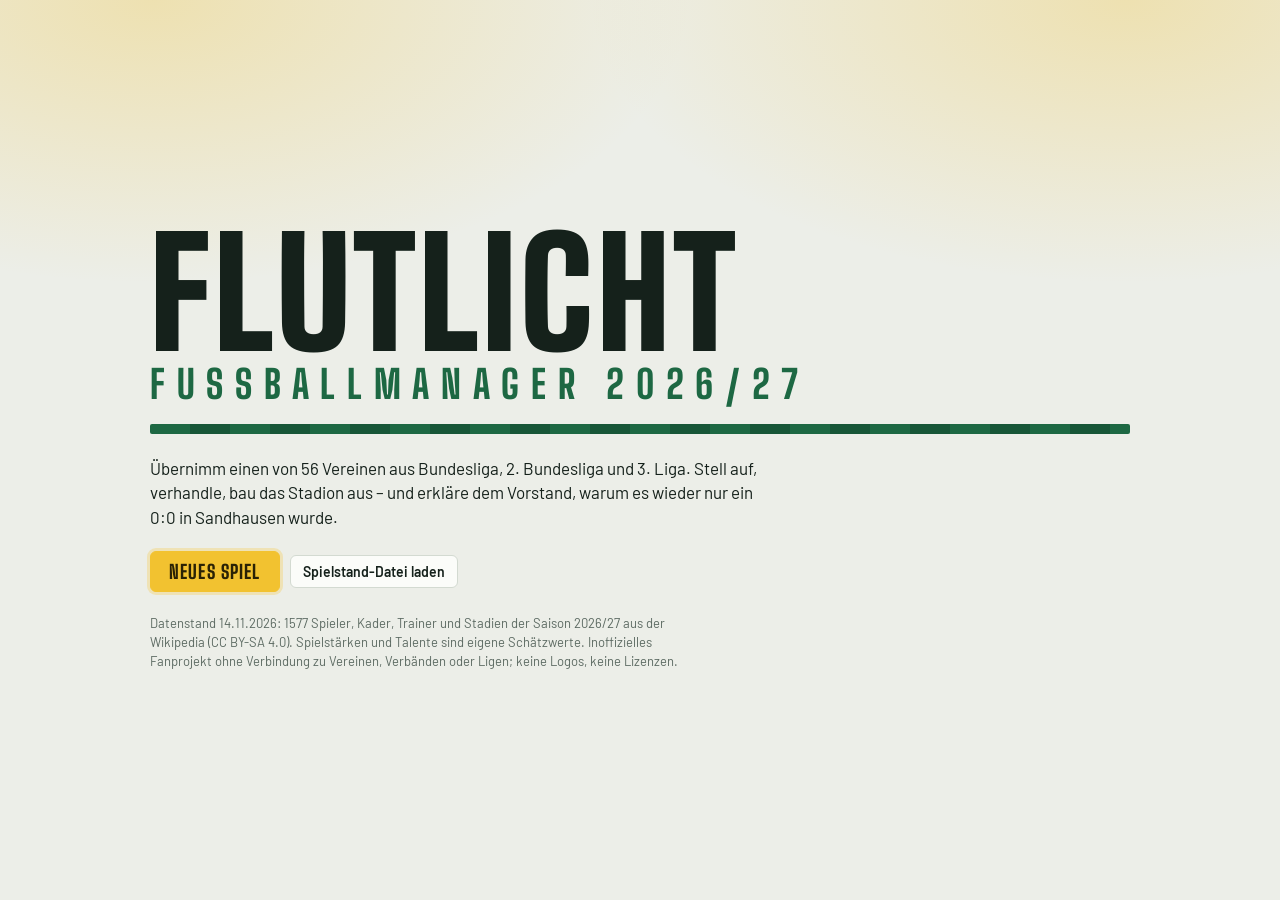
==== fussballmanager/index.html @ 71a16841 "FLUTLICHT: spielbarer Fussballmanager 2026/27 mit Oberflaeche, Daten und Tests - 56 Vereine (Bundesl" ====
<!DOCTYPE html>
<html lang="de">
<head>
<meta charset="utf-8">
<meta name="viewport" content="width=device-width, initial-scale=1">
<title>Flutlicht Fußballmanager</title>
<link rel="preconnect" href="https://fonts.googleapis.com">
<link rel="preconnect" href="https://fonts.gstatic.com" crossorigin>
<link href="https://fonts.googleapis.com/css2?family=Barlow:wght@400;500;600;700&family=Barlow+Semi+Condensed:wght@400;600;700&family=Big+Shoulders+Display:wght@600;700;800;900&display=swap" rel="stylesheet">
<link rel="stylesheet" href="css/style.css">
</head>
<body>
<div id="app"><div class="start"><div class="start-in"><h1 class="title">Flutlicht<span>Fußballmanager</span></h1><p>Das Spiel wird geladen …</p></div></div></div>
<div id="modal"></div>
<div id="toast" role="status" aria-live="polite"></div>
<noscript><p style="padding:16px">Dieses Spiel benötigt JavaScript.</p></noscript>
<script src="js/core.js"></script>
<script src="js/gen.js"></script>
<script src="js/cal.js"></script>
<script src="js/team.js"></script>
<script src="js/econ.js"></script>
<script src="js/match.js"></script>
<script src="js/transfer.js"></script>
<script src="js/events.js"></script>
<script src="js/game.js"></script>
<script src="js/world.js"></script>
<script src="js/data.js"></script>
<script src="js/ui.js"></script>
<script src="js/ui-team.js"></script>
<script src="js/ui-club.js"></script>
<script src="js/ui-match.js"></script>
<script>
(function () {
  var UI = window.FM.UI;
  function start(data) { UI.boot(data || {}); }
  try {
    var hot = window.claude && window.claude.hot;
    if (hot && hot.snapshot) hot.snapshot(function () { return UI.snapshot(); });
    if (hot && hot.ready) hot.ready(start); else start((hot && hot.data) || {});
  } catch (e) { start({}); }
  window.addEventListener('beforeunload', function () { if (UI.world && !UI.live) UI.autosave(); });
})();
</script>
</body>
</html>
---- fussballmanager/css/style.css ----
/* FLUTLICHT · Gestaltung
   Idee: Spieltagsheft trifft Anzeigetafel – kühles Papier, Rasengrün als Struktur, Flutlicht-Gelb nur für die
   eine wichtigste Aktion, Vereinsfarben als Schal-Streifen im Kopf. */
:root {
  --bg: #eceee8;
  --surface: #fbfcf9;
  --surface-2: #f1f4ee;
  --ink: #15211b;
  --muted: #5c6a62;
  --line: #d3dad1;
  --pitch: #1d6843;
  --pitch-2: #175637;
  --flood: #f2c230;
  --flood-ink: #2a2205;
  --good: #1c7d48;
  --warn: #b26a00;
  --bad: #b83227;
  --info: #23609f;
  --club-a: #1d6843;
  --club-b: #ffffff;
  --display: "Big Shoulders Display", "Barlow Condensed", "Arial Narrow", Impact, sans-serif;
  --body: "Barlow", "Segoe UI", system-ui, -apple-system, Roboto, "Helvetica Neue", Arial, sans-serif;
  --dense: "Barlow Semi Condensed", "Barlow", "Segoe UI", system-ui, Arial, sans-serif;
  --r: 6px;
  color-scheme: light;
}
@media (prefers-color-scheme: dark) {
  :root:not([data-theme="light"]) {
    --bg: #0d1512; --surface: #141f1a; --surface-2: #1a2721; --ink: #e8eee8; --muted: #93a39a; --line: #27362e;
    --pitch: #2b8a5b; --pitch-2: #1f6b45; --flood: #f4c838; --flood-ink: #241d03;
    --good: #46b87a; --warn: #e0a03a; --bad: #e8695c; --info: #6ea8e4;
    color-scheme: dark;
  }
}
:root[data-theme="dark"] {
  --bg: #0d1512; --surface: #141f1a; --surface-2: #1a2721; --ink: #e8eee8; --muted: #93a39a; --line: #27362e;
  --pitch: #2b8a5b; --pitch-2: #1f6b45; --flood: #f4c838; --flood-ink: #241d03;
  --good: #46b87a; --warn: #e0a03a; --bad: #e8695c; --info: #6ea8e4;
  color-scheme: dark;
}

* { box-sizing: border-box; }
html, body { height: 100%; margin: 0; }
body { background: var(--bg); color: var(--ink); font: 15px/1.45 var(--body); -webkit-font-smoothing: antialiased; }
button, input, select, textarea { font: inherit; color: inherit; }
h1, h2, h3 { font-family: var(--display); font-weight: 800; letter-spacing: 0.01em; margin: 0; text-wrap: balance; line-height: 1.05; text-transform: uppercase; }
h1 { font-size: 34px; } h2 { font-size: 24px; } h3 { font-size: 18px; letter-spacing: 0.03em; }
p { margin: 0; }
a { color: var(--info); }
.muted { color: var(--muted); } .good { color: var(--good); } .bad { color: var(--bad); } .warn { color: var(--warn); }
.num { font-variant-numeric: tabular-nums; } .r { text-align: right; } .c { text-align: center; }
.sr { position: absolute; width: 1px; height: 1px; overflow: hidden; clip: rect(0 0 0 0); }
:focus-visible { outline: 2px solid var(--info); outline-offset: 2px; }

/* ---------- Grundgerüst ---------- */
#app { height: 100%; }
.shell { display: grid; grid-template-columns: 208px 1fr; grid-template-rows: auto 1fr; height: 100%; }
.top { grid-column: 1 / -1; background: var(--surface); border-bottom: 1px solid var(--line); position: relative; }
.top::after { content: ""; position: absolute; left: 0; right: 0; bottom: -7px; height: 6px; z-index: 2;
  background: repeating-linear-gradient(90deg, var(--club-a) 0 28px, var(--club-b) 28px 56px); border-bottom: 1px solid var(--line); }
.top-in { display: flex; align-items: center; gap: 16px; padding: 10px 16px; flex-wrap: wrap; }
.brand { font-family: var(--display); font-weight: 900; font-size: 22px; letter-spacing: 0.08em; }
.brand small { font-weight: 600; font-size: 12px; letter-spacing: 0.16em; color: var(--muted); display: block; margin-top: -2px; }
.top-club { display: flex; align-items: center; gap: 10px; min-width: 0; }
.top-club b { font-family: var(--display); font-size: 20px; font-weight: 800; text-transform: uppercase; letter-spacing: 0.02em; white-space: nowrap; overflow: hidden; text-overflow: ellipsis; }
.top-facts { display: flex; gap: 18px; margin-left: auto; align-items: center; flex-wrap: wrap; }
.fact { display: flex; flex-direction: column; line-height: 1.15; }
.fact span { font-size: 11px; text-transform: uppercase; letter-spacing: 0.09em; color: var(--muted); }
.fact b { font: 600 15px var(--dense); font-variant-numeric: tabular-nums; }
.nav { background: var(--surface-2); border-right: 1px solid var(--line); padding: 18px 10px 12px; overflow-y: auto; display: flex; flex-direction: column; gap: 2px; }
.nav button { all: unset; cursor: pointer; display: flex; justify-content: space-between; align-items: center; gap: 8px; padding: 8px 10px; border-radius: var(--r);
  font: 700 17px var(--display); text-transform: uppercase; letter-spacing: 0.05em; color: var(--muted); }
.nav button:hover { background: var(--surface); color: var(--ink); }
.nav button[aria-current="page"] { background: var(--pitch); color: #fff; }
.nav button:focus-visible { outline: 2px solid var(--info); }
.nav .badge { background: var(--flood); color: var(--flood-ink); font: 700 12px var(--dense); border-radius: 9px; padding: 1px 7px; letter-spacing: 0; }
.nav hr { border: 0; border-top: 1px solid var(--line); margin: 8px 4px; width: auto; }
.main { overflow-y: auto; padding: 26px 22px 60px; }
.main-in { max-width: 1180px; margin: 0 auto; display: flex; flex-direction: column; gap: 18px; }
.head { display: flex; align-items: flex-end; justify-content: space-between; gap: 12px; flex-wrap: wrap; }
.head p { color: var(--muted); max-width: 65ch; }

@media (max-width: 860px) {
  .shell { grid-template-columns: 1fr; grid-template-rows: auto auto 1fr; }
  .nav { flex-direction: row; overflow-x: auto; padding: 12px 8px 6px; border-right: 0; border-bottom: 1px solid var(--line); gap: 4px; }
  .nav button { white-space: nowrap; font-size: 15px; padding: 6px 9px; }
  .nav hr { display: none; }
  .main { padding: 16px 16px 60px; }
  .top-facts { gap: 12px; margin-left: 0; width: 100%; justify-content: space-between; }
  .brand small { display: none; }
}

/* ---------- Bausteine ---------- */
.grid { display: grid; gap: 16px; }
.g2 { grid-template-columns: repeat(auto-fit, minmax(320px, 1fr)); }
.g3 { grid-template-columns: repeat(auto-fit, minmax(250px, 1fr)); }
.g4 { grid-template-columns: repeat(auto-fit, minmax(200px, 1fr)); }
.split { display: grid; grid-template-columns: minmax(0, 1.05fr) minmax(0, 1fr); gap: 16px; align-items: start; }
@media (max-width: 980px) { .split { grid-template-columns: 1fr; } }
.card { background: var(--surface); border: 1px solid var(--line); border-radius: var(--r); padding: 14px 16px; display: flex; flex-direction: column; gap: 10px; min-width: 0; }
.card > h3 { display: flex; justify-content: space-between; align-items: baseline; gap: 8px; }
.card > h3 small { font: 500 12px var(--body); color: var(--muted); text-transform: none; letter-spacing: 0; }
.card.flat { padding: 0; overflow: hidden; }
.card.flat > h3 { padding: 12px 16px 0; }
.row { display: flex; gap: 10px; align-items: center; flex-wrap: wrap; }
.row.between { justify-content: space-between; }
.stack { display: flex; flex-direction: column; gap: 8px; }
.kv { display: grid; grid-template-columns: 1fr auto; gap: 4px 14px; }
.kv dt { color: var(--muted); } .kv dd { margin: 0; text-align: right; font: 600 15px var(--dense); font-variant-numeric: tabular-nums; }
dl { margin: 0; }
.big { font: 800 40px/1 var(--display); font-variant-numeric: tabular-nums; }
.label { font-size: 11px; text-transform: uppercase; letter-spacing: 0.1em; color: var(--muted); }

.btn { appearance: none; border: 1px solid var(--line); background: var(--surface); color: var(--ink); border-radius: var(--r); padding: 7px 12px; cursor: pointer;
  font: 600 14px var(--body); display: inline-flex; align-items: center; gap: 6px; white-space: nowrap; }
.btn:hover { border-color: var(--muted); }
.btn.pri { background: var(--pitch); border-color: var(--pitch); color: #fff; }
.btn.pri:hover { background: var(--pitch-2); }
.btn.go { background: var(--flood); border-color: var(--flood); color: var(--flood-ink); font: 800 19px var(--display); text-transform: uppercase; letter-spacing: 0.06em; padding: 8px 18px; box-shadow: 0 0 0 3px color-mix(in srgb, var(--flood) 28%, transparent); }
.btn.go:hover { filter: brightness(1.05); }
.btn.danger { color: var(--bad); }
.btn.sm { padding: 3px 8px; font-size: 13px; }
.btn[disabled] { opacity: 0.45; cursor: not-allowed; }
.btn.on { background: var(--ink); color: var(--surface); border-color: var(--ink); }
select, input[type="text"], input[type="number"], textarea { background: var(--surface); border: 1px solid var(--line); border-radius: var(--r); padding: 6px 8px; min-width: 0; }
input[type="range"] { accent-color: var(--pitch); width: 100%; }
label.f { display: flex; flex-direction: column; gap: 3px; font-size: 12px; color: var(--muted); min-width: 0; }
label.f > select, label.f > input { color: var(--ink); font-size: 14px; }

.tabs { display: flex; gap: 2px; border-bottom: 2px solid var(--line); flex-wrap: wrap; }
.tabs button { all: unset; cursor: pointer; padding: 6px 12px; font: 700 16px var(--display); text-transform: uppercase; letter-spacing: 0.05em; color: var(--muted); border-bottom: 3px solid transparent; margin-bottom: -2px; }
.tabs button[aria-selected="true"] { color: var(--ink); border-bottom-color: var(--pitch); }
.tabs button:focus-visible { outline: 2px solid var(--info); }

.tw { overflow-x: auto; }
table.t { width: 100%; border-collapse: collapse; font: 14px var(--dense); }
table.t th { text-align: left; font: 600 11px var(--body); text-transform: uppercase; letter-spacing: 0.08em; color: var(--muted); padding: 7px 8px; border-bottom: 1px solid var(--line); white-space: nowrap; position: sticky; top: 0; background: var(--surface); }
table.t th[data-a] { cursor: pointer; } table.t th[data-a]:hover { color: var(--ink); }
table.t td { padding: 6px 8px; border-bottom: 1px solid var(--line); white-space: nowrap; font-variant-numeric: tabular-nums; }
table.t tr:last-child td { border-bottom: 0; }
table.t tr.click { cursor: pointer; } table.t tr.click:hover td { background: var(--surface-2); }
table.t tr.me td { background: color-mix(in srgb, var(--flood) 22%, transparent); font-weight: 600; }
table.t td.name { font-weight: 600; max-width: 220px; overflow: hidden; text-overflow: ellipsis; }
table.t td.zone { width: 4px; padding: 0; }
.z-up { background: var(--good); } .z-rel { background: var(--warn); } .z-down { background: var(--bad); } .z-eu { background: var(--info); }

.pos { display: inline-block; min-width: 30px; text-align: center; padding: 1px 5px; border-radius: 3px; font: 700 12px var(--dense); color: #fff; letter-spacing: 0.03em; }
.pos.T { background: #a3690a; } .pos.A { background: #23609f; } .pos.M { background: #1c7d48; } .pos.S { background: #b83227; }
.ovr { display: inline-block; min-width: 30px; text-align: center; font: 800 17px var(--display); padding: 0 4px; border-radius: 3px; background: var(--ink); color: var(--surface); }
.stars { color: var(--warn); letter-spacing: 1px; font-size: 13px; white-space: nowrap; } .stars i { color: var(--line); font-style: normal; }
.bar { display: inline-block; width: 54px; height: 7px; background: var(--line); border-radius: 4px; overflow: hidden; vertical-align: middle; }
.bar > i { display: block; height: 100%; background: var(--good); }
.bar.mid > i { background: var(--warn); } .bar.low > i { background: var(--bad); }
.bar.wide { width: 100%; height: 9px; }
.chip { display: inline-flex; align-items: center; gap: 4px; padding: 1px 7px; border-radius: 10px; font: 600 12px var(--dense); border: 1px solid var(--line); background: var(--surface-2); white-space: nowrap; }
.chip.bad { border-color: var(--bad); color: var(--bad); } .chip.warn { border-color: var(--warn); color: var(--warn); } .chip.good { border-color: var(--good); color: var(--good); } .chip.info { border-color: var(--info); color: var(--info); }
.crest { --a: #1d6843; --b: #fff; width: 30px; height: 30px; border-radius: 50%; flex: none; display: inline-grid; place-items: center; background: linear-gradient(135deg, var(--a) 0 50%, var(--b) 50% 100%);
  border: 2px solid var(--ink); font: 800 10px var(--dense); color: #fff; text-shadow: 0 0 2px #000, 0 0 2px #000; letter-spacing: 0.02em; }
.crest.lg { width: 54px; height: 54px; font-size: 15px; } .crest.sm { width: 20px; height: 20px; font-size: 0; border-width: 1.5px; }
.form5 { display: inline-flex; gap: 2px; } .form5 i { width: 15px; height: 15px; border-radius: 3px; font: 700 10px/15px var(--dense); text-align: center; color: #fff; font-style: normal; }
.form5 .S { background: var(--good); } .form5 .U { background: var(--muted); } .form5 .N { background: var(--bad); }
.todo { display: flex; gap: 10px; align-items: center; justify-content: space-between; padding: 8px 10px; border-left: 4px solid var(--warn); background: var(--surface-2); border-radius: 0 var(--r) var(--r) 0; flex-wrap: wrap; }
.todo.bad { border-left-color: var(--bad); }
.news { display: flex; flex-direction: column; gap: 2px; padding: 9px 0; border-bottom: 1px solid var(--line); }
.news:last-child { border-bottom: 0; }
.news b { font-weight: 600; } .news small { color: var(--muted); }
.news.unread b::before { content: ""; display: inline-block; width: 8px; height: 8px; border-radius: 50%; background: var(--flood); margin-right: 7px; }

/* ---------- Startbildschirm ---------- */
.start { min-height: 100%; display: grid; place-items: center; padding: 24px 16px; background:
  radial-gradient(ellipse 60% 45% at 12% 0%, color-mix(in srgb, var(--flood) 30%, transparent), transparent 70%),
  radial-gradient(ellipse 60% 45% at 88% 0%, color-mix(in srgb, var(--flood) 30%, transparent), transparent 70%), var(--bg); }
.start-in { width: min(980px, 100%); display: flex; flex-direction: column; gap: 22px; }
.title { font: 900 clamp(64px, 15vw, 150px)/0.86 var(--display); letter-spacing: 0.02em; text-transform: uppercase; margin: 0; }
.title span { display: block; font-size: 0.26em; letter-spacing: 0.3em; color: var(--pitch); font-weight: 800; margin-top: 10px; }
.pitchline { height: 10px; background: repeating-linear-gradient(90deg, var(--pitch) 0 40px, var(--pitch-2) 40px 80px); border-radius: 2px; }
.clubpick { display: grid; grid-template-columns: repeat(auto-fill, minmax(230px, 1fr)); gap: 10px; }
.clubcard { all: unset; cursor: pointer; display: flex; gap: 10px; align-items: center; padding: 10px 12px; background: var(--surface); border: 1px solid var(--line); border-radius: var(--r); box-sizing: border-box; min-width: 0; }
.clubcard:hover { border-color: var(--muted); }
.clubcard[aria-pressed="true"] { border-color: var(--pitch); box-shadow: inset 0 0 0 2px var(--pitch); }
.clubcard:focus-visible { outline: 2px solid var(--info); }
.clubcard b { display: block; font-weight: 600; white-space: nowrap; overflow: hidden; text-overflow: ellipsis; }
.clubcard small { color: var(--muted); font: 13px var(--dense); }
.clubcard > div { min-width: 0; }

/* ---------- Spielfeld (Aufstellung & Live-Spiel) ---------- */
.pitch { position: relative; aspect-ratio: 68 / 88; width: 100%; max-width: 470px; margin: 0 auto; border-radius: var(--r); overflow: hidden; border: 2px solid var(--pitch-2);
  background: repeating-linear-gradient(0deg, var(--pitch) 0 12.5%, var(--pitch-2) 12.5% 25%); }
.pitch::before { content: ""; position: absolute; inset: 3%; border: 2px solid rgba(255, 255, 255, 0.55); border-radius: 2px;
  background: linear-gradient(rgba(255,255,255,.55), rgba(255,255,255,.55)) center / 100% 2px no-repeat; }
.pitch::after { content: ""; position: absolute; left: 50%; top: 50%; width: 24%; aspect-ratio: 1; transform: translate(-50%, -50%); border: 2px solid rgba(255, 255, 255, 0.55); border-radius: 50%; }
.pitch .box { position: absolute; left: 24%; right: 24%; height: 15%; border: 2px solid rgba(255, 255, 255, 0.55); z-index: 1; }
.pitch .box.t { top: 3%; border-top: 0; } .pitch .box.b { bottom: 3%; border-bottom: 0; }
.slot { all: unset; position: absolute; transform: translate(-50%, 50%); width: 78px; text-align: center; cursor: pointer; z-index: 3; display: flex; flex-direction: column; align-items: center; gap: 1px; }
.slot .dot { width: 34px; height: 34px; border-radius: 50%; display: grid; place-items: center; font: 800 16px var(--display); background: var(--club-a); color: #fff; border: 2px solid #fff; text-shadow: 0 0 2px #000, 0 0 2px #000; }
.slot .nm { font: 600 11px/1.15 var(--dense); color: #fff; background: rgba(0, 0, 0, 0.62); padding: 1px 5px; border-radius: 3px; max-width: 78px; overflow: hidden; text-overflow: ellipsis; white-space: nowrap; }
.slot .ps { font: 700 9px var(--dense); color: rgba(255, 255, 255, 0.85); letter-spacing: 0.06em; }
.slot.sel .dot { box-shadow: 0 0 0 4px var(--flood); }
.slot.bad .dot { background: var(--bad); } .slot.off .dot { background: #777; opacity: 0.7; }
.slot.misfit .ps { color: var(--flood); }
.slot:focus-visible .dot { outline: 2px solid var(--flood); outline-offset: 2px; }
.bench { display: grid; grid-template-columns: repeat(auto-fill, minmax(120px, 1fr)); gap: 6px; }
.bslot { all: unset; cursor: pointer; box-sizing: border-box; padding: 5px 8px; border: 1px dashed var(--line); border-radius: var(--r); font: 13px var(--dense); display: flex; gap: 6px; align-items: center; min-width: 0; }
.bslot span:last-child { overflow: hidden; text-overflow: ellipsis; white-space: nowrap; }
.bslot.sel { border: 2px solid var(--flood); } .bslot.full { border-style: solid; background: var(--surface-2); }
tr.picked td { background: color-mix(in srgb, var(--flood) 30%, transparent) !important; }

/* ---------- Live-Spiel ---------- */
.score { background: #101713; color: #f2f4ef; border-radius: var(--r); padding: 16px; display: grid; grid-template-columns: 1fr auto 1fr; gap: 12px; align-items: center; }
.score .side { display: flex; align-items: center; gap: 10px; min-width: 0; } .score .side.a { flex-direction: row-reverse; text-align: right; }
.score .side b { font: 800 clamp(18px, 3.2vw, 30px)/1 var(--display); text-transform: uppercase; letter-spacing: 0.03em; overflow: hidden; text-overflow: ellipsis; }
.score .mid { text-align: center; }
.score .res { font: 900 clamp(44px, 8vw, 76px)/0.9 var(--display); font-variant-numeric: tabular-nums; color: var(--flood); letter-spacing: 0.04em; white-space: nowrap; }
.score .clock { font: 600 14px var(--dense); letter-spacing: 0.12em; color: #b9c4bc; text-transform: uppercase; }
.score .crest { border-color: #f2f4ef; }
.ticker { display: flex; flex-direction: column; max-height: 520px; overflow-y: auto; }
.tick { display: grid; grid-template-columns: 46px 1fr; gap: 8px; padding: 7px 4px; border-bottom: 1px solid var(--line); }
.tick .m { font: 800 17px var(--display); color: var(--muted); text-align: right; }
.tick.goal { background: color-mix(in srgb, var(--flood) 26%, transparent); } .tick.goal .m { color: var(--ink); }
.tick.goal p { font-weight: 600; }
.tick.red p, .tick.yellowred p { color: var(--bad); font-weight: 600; }
.tick.whistle p { font-style: italic; color: var(--muted); }
.duel { display: grid; grid-template-columns: 42px 1fr 42px; gap: 8px; align-items: center; font: 600 13px var(--dense); }
.duel .track { height: 8px; background: var(--line); border-radius: 4px; overflow: hidden; display: flex; }
.duel .track i { background: var(--club-a); } .duel .track b { background: var(--muted); flex: 1; }
.duel span:last-child { text-align: right; }
.conf { display: grid; grid-template-columns: 1fr auto 1fr; gap: 2px 8px; font: 13px var(--dense); align-items: center; }
.conf .h { text-align: right; overflow: hidden; text-overflow: ellipsis; white-space: nowrap; } .conf .a { overflow: hidden; text-overflow: ellipsis; white-space: nowrap; }
.conf .s { font-weight: 700; font-variant-numeric: tabular-nums; padding: 0 6px; background: var(--surface-2); border-radius: 3px; }
.conf .s.new { background: var(--flood); color: var(--flood-ink); }

/* ---------- Dialoge ---------- */
.modal-bg { position: fixed; inset: 0; background: rgba(8, 14, 11, 0.6); display: grid; place-items: center; padding: 16px; z-index: 50; overflow-y: auto; }
.modal { background: var(--surface); border: 1px solid var(--line); border-radius: 8px; width: min(640px, 100%); max-height: calc(100vh - 32px); overflow-y: auto; padding: 18px 20px; display: flex; flex-direction: column; gap: 14px; box-shadow: 0 18px 60px rgba(0, 0, 0, 0.35); }
.modal.wide { width: min(900px, 100%); }
.modal h2 { display: flex; justify-content: space-between; align-items: center; gap: 12px; }
.modal .x { all: unset; cursor: pointer; font: 700 22px var(--body); color: var(--muted); padding: 0 6px; border-radius: 4px; }
.modal .x:focus-visible { outline: 2px solid var(--info); }
.msg { padding: 8px 10px; border-radius: var(--r); background: var(--surface-2); border-left: 4px solid var(--info); }
.msg.good { border-left-color: var(--good); } .msg.bad { border-left-color: var(--bad); } .msg.warn { border-left-color: var(--warn); }
#toast { position: fixed; left: 50%; bottom: 22px; transform: translateX(-50%); background: var(--ink); color: var(--surface); padding: 9px 16px; border-radius: 20px; font-weight: 600; z-index: 80; max-width: calc(100% - 32px); box-shadow: 0 6px 24px rgba(0,0,0,.3); }
#toast:empty { display: none; }
.pips { display: inline-flex; gap: 3px; } .pips i { width: 16px; height: 8px; background: var(--line); border-radius: 2px; } .pips i.on { background: var(--pitch); }
@media (prefers-reduced-motion: no-preference) {
  .tick:first-child { animation: in 0.25s ease-out; }
  @keyframes in { from { opacity: 0.2; transform: translateY(-4px); } to { opacity: 1; transform: none; } }
}
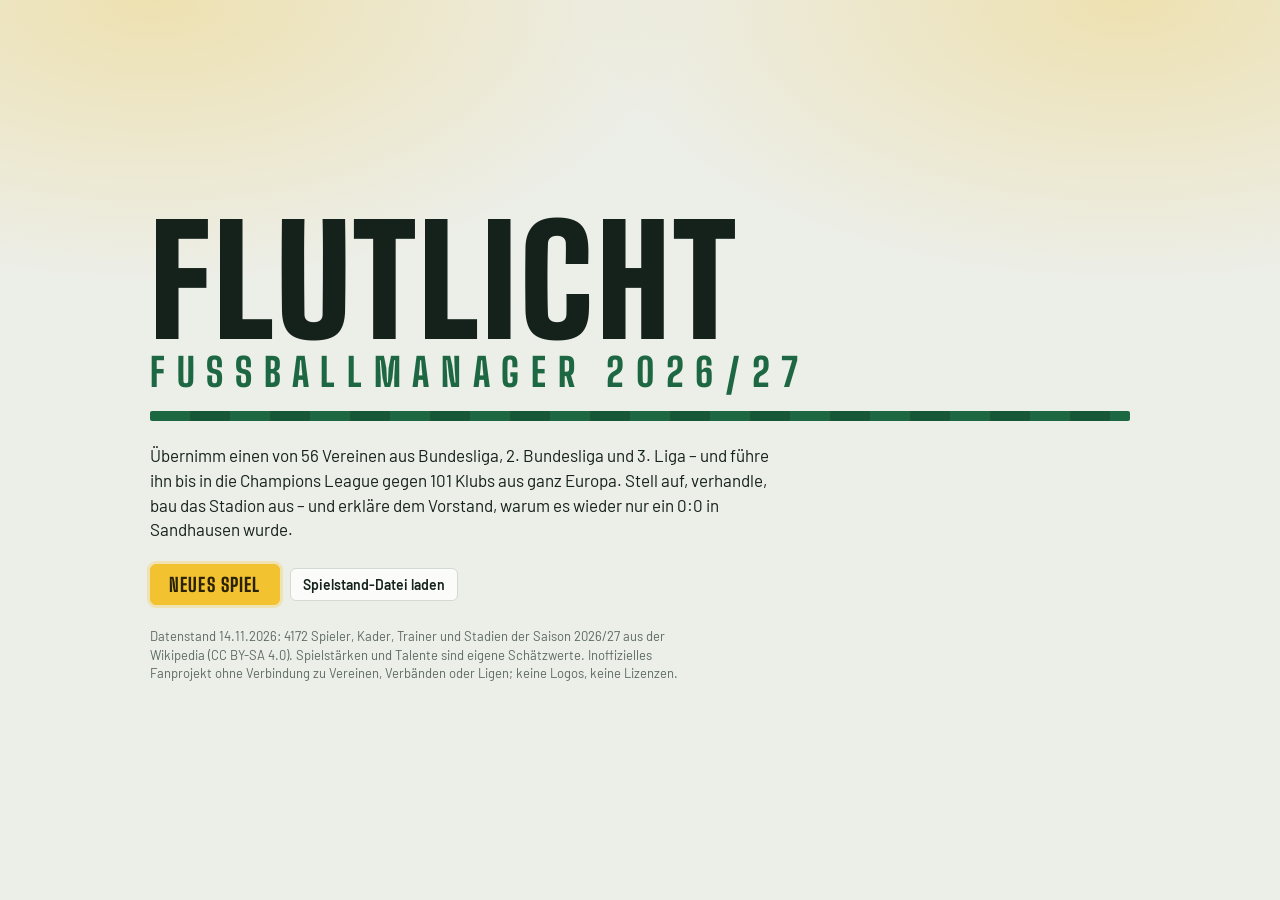
==== commit 1545a6b1: "FLUTLICHT: Europapokal mit echten Teilnehmern 2026/27 - Champions League, Europa League und Conferen" ====
--- a/fussballmanager/index.html
+++ b/fussballmanager/index.html
@@ -22,6 +22,7 @@
 <script src="js/match.js"></script>
 <script src="js/transfer.js"></script>
 <script src="js/events.js"></script>
+<script src="js/euro.js"></script>
 <script src="js/game.js"></script>
 <script src="js/world.js"></script>
 <script src="js/data.js"></script>
--- a/fussballmanager/css/style.css
+++ b/fussballmanager/css/style.css
@@ -154,7 +154,7 @@
 .bar.wide { width: 100%; height: 9px; }
 .chip { display: inline-flex; align-items: center; gap: 4px; padding: 1px 7px; border-radius: 10px; font: 600 12px var(--dense); border: 1px solid var(--line); background: var(--surface-2); white-space: nowrap; }
 .chip.bad { border-color: var(--bad); color: var(--bad); } .chip.warn { border-color: var(--warn); color: var(--warn); } .chip.good { border-color: var(--good); color: var(--good); } .chip.info { border-color: var(--info); color: var(--info); }
-.crest { --a: #1d6843; --b: #fff; width: 30px; height: 30px; border-radius: 50%; flex: none; display: inline-grid; place-items: center; background: linear-gradient(135deg, var(--a) 0 50%, var(--b) 50% 100%);
+.crest { --a: #1d6843; --b: #fff; vertical-align: middle; width: 30px; height: 30px; border-radius: 50%; flex: none; display: inline-grid; place-items: center; background: linear-gradient(135deg, var(--a) 0 50%, var(--b) 50% 100%);
   border: 2px solid var(--ink); font: 800 10px var(--dense); color: #fff; text-shadow: 0 0 2px #000, 0 0 2px #000; letter-spacing: 0.02em; }
 .crest.lg { width: 54px; height: 54px; font-size: 15px; } .crest.sm { width: 20px; height: 20px; font-size: 0; border-width: 1.5px; }
 .form5 { display: inline-flex; gap: 2px; } .form5 i { width: 15px; height: 15px; border-radius: 3px; font: 700 10px/15px var(--dense); text-align: center; color: #fff; font-style: normal; }
